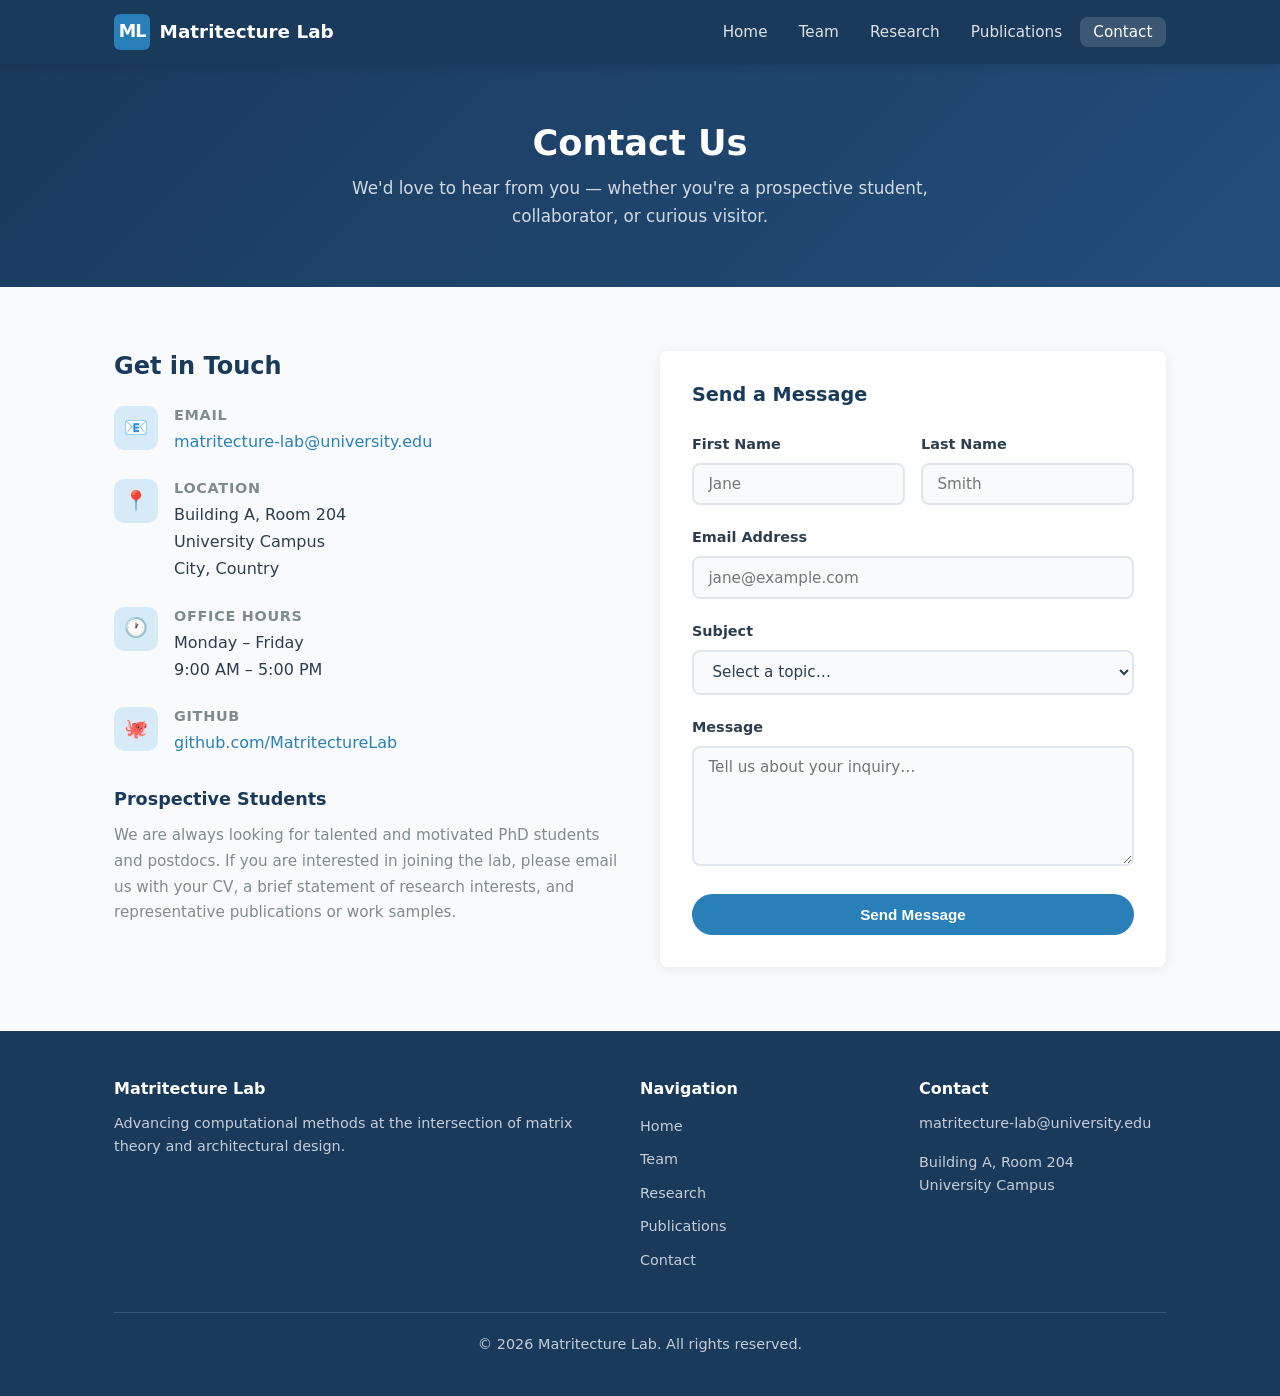
==== contact.html @ 214376fc "Add complete Matritecture Lab static website (5 pages + CSS) Co-authored-by: nilchia <66441226+nilch" ====
<!DOCTYPE html>
<html lang="en">
<head>
  <meta charset="UTF-8" />
  <meta name="viewport" content="width=device-width, initial-scale=1.0" />
  <title>Contact — Matritecture Lab</title>
  <meta name="description" content="Get in touch with Matritecture Lab." />
  <link rel="stylesheet" href="css/style.css" />
</head>
<body>

  <!-- ===== Navigation ===== -->
  <nav class="navbar">
    <div class="container">
      <a href="index.html" class="navbar-brand">
        <div class="brand-logo">ML</div>
        <span>Matritecture Lab</span>
      </a>
      <ul class="nav-links">
        <li><a href="index.html">Home</a></li>
        <li><a href="team.html">Team</a></li>
        <li><a href="research.html">Research</a></li>
        <li><a href="publications.html">Publications</a></li>
        <li><a href="contact.html" class="active">Contact</a></li>
      </ul>
    </div>
  </nav>

  <!-- ===== Page Hero ===== -->
  <section class="page-hero">
    <div class="container">
      <h1>Contact Us</h1>
      <p>We'd love to hear from you — whether you're a prospective student, collaborator, or curious visitor.</p>
    </div>
  </section>

  <!-- ===== Contact Section ===== -->
  <section class="section">
    <div class="container">
      <div class="contact-grid">

        <!-- Contact Info -->
        <div>
          <h2 style="font-size:1.5rem;margin-bottom:1.5rem;">Get in Touch</h2>

          <div class="contact-info-item">
            <div class="contact-icon">📧</div>
            <div>
              <h4>Email</h4>
              <p><a href="mailto:matritecture-lab@university.edu">matritecture-lab@university.edu</a></p>
            </div>
          </div>

          <div class="contact-info-item">
            <div class="contact-icon">📍</div>
            <div>
              <h4>Location</h4>
              <p>Building A, Room 204<br />University Campus<br />City, Country</p>
            </div>
          </div>

          <div class="contact-info-item">
            <div class="contact-icon">🕐</div>
            <div>
              <h4>Office Hours</h4>
              <p>Monday – Friday<br />9:00 AM – 5:00 PM</p>
            </div>
          </div>

          <div class="contact-info-item">
            <div class="contact-icon">🐙</div>
            <div>
              <h4>GitHub</h4>
              <p><a href="https://github.com/MatritectureLab" target="_blank" rel="noopener">github.com/MatritectureLab</a></p>
            </div>
          </div>

          <div style="margin-top:2rem;">
            <h3 style="font-size:1.1rem;margin-bottom:0.75rem;">Prospective Students</h3>
            <p style="color:var(--muted);font-size:0.95rem;">
              We are always looking for talented and motivated PhD students and postdocs. 
              If you are interested in joining the lab, please email us with your CV, 
              a brief statement of research interests, and representative publications or work samples.
            </p>
          </div>
        </div>

        <!-- Contact Form -->
        <div class="contact-form">
          <h3>Send a Message</h3>
          <form onsubmit="handleSubmit(event)">
            <div class="form-row">
              <div class="form-group">
                <label for="first-name">First Name</label>
                <input type="text" id="first-name" name="first-name" placeholder="Jane" required />
              </div>
              <div class="form-group">
                <label for="last-name">Last Name</label>
                <input type="text" id="last-name" name="last-name" placeholder="Smith" required />
              </div>
            </div>

            <div class="form-group">
              <label for="email">Email Address</label>
              <input type="email" id="email" name="email" placeholder="jane@example.com" required />
            </div>

            <div class="form-group">
              <label for="subject">Subject</label>
              <select id="subject" name="subject">
                <option value="">Select a topic…</option>
                <option value="collaboration">Research Collaboration</option>
                <option value="phd">PhD / Postdoc Inquiry</option>
                <option value="visit">Lab Visit</option>
                <option value="media">Media / Press</option>
                <option value="other">Other</option>
              </select>
            </div>

            <div class="form-group">
              <label for="message">Message</label>
              <textarea id="message" name="message" placeholder="Tell us about your inquiry…" required></textarea>
            </div>

            <button type="submit" class="btn-submit">Send Message</button>
          </form>
          <div id="form-success" style="display:none;margin-top:1rem;padding:0.75rem 1rem;background:#d5f5e3;border-radius:var(--radius);color:#1e8449;font-weight:600;">
            ✅ Thank you! Your message has been received. We'll be in touch soon.
          </div>
        </div>

      </div>
    </div>
  </section>

  <!-- ===== Footer ===== -->
  <footer class="footer">
    <div class="container">
      <div class="footer-grid">
        <div>
          <h4>Matritecture Lab</h4>
          <p>Advancing computational methods at the intersection of matrix theory and architectural design.</p>
        </div>
        <div>
          <h4>Navigation</h4>
          <ul>
            <li><a href="index.html">Home</a></li>
            <li><a href="team.html">Team</a></li>
            <li><a href="research.html">Research</a></li>
            <li><a href="publications.html">Publications</a></li>
            <li><a href="contact.html">Contact</a></li>
          </ul>
        </div>
        <div>
          <h4>Contact</h4>
          <p>matritecture-lab@university.edu</p>
          <p>Building A, Room 204<br />University Campus</p>
        </div>
      </div>
      <div class="footer-bottom">
        <p>&copy; 2026 Matritecture Lab. All rights reserved.</p>
      </div>
    </div>
  </footer>

  <script>
    function handleSubmit(e) {
      e.preventDefault();
      document.getElementById('form-success').style.display = 'block';
      e.target.reset();
    }
  </script>

</body>
</html>
---- css/style.css ----
/* ============================================================
   Matritecture Lab — Main Stylesheet
   ============================================================ */

/* ---------- CSS Variables ---------- */
:root {
  --primary: #1a3a5c;
  --accent: #2980b9;
  --accent-light: #d6eaf8;
  --text: #2c3e50;
  --muted: #7f8c8d;
  --bg: #f9fafb;
  --white: #ffffff;
  --border: #e0e6ed;
  --radius: 8px;
  --shadow: 0 2px 12px rgba(0, 0, 0, 0.08);
  --nav-height: 64px;
  --max-width: 1100px;
}

/* ---------- Reset & Base ---------- */
*, *::before, *::after { box-sizing: border-box; margin: 0; padding: 0; }

html { scroll-behavior: smooth; }

body {
  font-family: 'Segoe UI', system-ui, -apple-system, sans-serif;
  font-size: 16px;
  line-height: 1.7;
  color: var(--text);
  background: var(--bg);
}

a { color: var(--accent); text-decoration: none; }
a:hover { text-decoration: underline; }

img { max-width: 100%; height: auto; display: block; }

h1, h2, h3, h4 {
  font-weight: 700;
  line-height: 1.3;
  color: var(--primary);
}

p { margin-bottom: 1rem; }

ul { list-style: none; }

/* ---------- Layout Helpers ---------- */
.container {
  max-width: var(--max-width);
  margin: 0 auto;
  padding: 0 1.5rem;
}

.section {
  padding: 4rem 0;
}

.section-title {
  font-size: 2rem;
  margin-bottom: 0.5rem;
  text-align: center;
}

.section-subtitle {
  color: var(--muted);
  text-align: center;
  margin-bottom: 2.5rem;
  font-size: 1.05rem;
}

.divider {
  width: 60px;
  height: 4px;
  background: var(--accent);
  border-radius: 2px;
  margin: 0.75rem auto 2.5rem;
}

/* ---------- Navigation ---------- */
.navbar {
  position: sticky;
  top: 0;
  z-index: 100;
  background: var(--primary);
  height: var(--nav-height);
  box-shadow: 0 2px 8px rgba(0, 0, 0, 0.15);
}

.navbar .container {
  display: flex;
  align-items: center;
  justify-content: space-between;
  height: 100%;
}

.navbar-brand {
  display: flex;
  align-items: center;
  gap: 0.6rem;
  color: var(--white);
  font-size: 1.15rem;
  font-weight: 700;
  text-decoration: none;
}

.navbar-brand:hover { text-decoration: none; opacity: 0.9; }

.brand-logo {
  width: 36px;
  height: 36px;
  background: var(--accent);
  border-radius: 6px;
  display: flex;
  align-items: center;
  justify-content: center;
  font-size: 1.1rem;
  font-weight: 900;
  color: var(--white);
  letter-spacing: -1px;
  flex-shrink: 0;
}

.nav-links {
  display: flex;
  gap: 0.25rem;
}

.nav-links a {
  color: rgba(255, 255, 255, 0.85);
  padding: 0.4rem 0.85rem;
  border-radius: var(--radius);
  font-size: 0.95rem;
  font-weight: 500;
  transition: background 0.2s, color 0.2s;
}

.nav-links a:hover,
.nav-links a.active {
  background: rgba(255, 255, 255, 0.15);
  color: var(--white);
  text-decoration: none;
}

/* ---------- Hero ---------- */
.hero {
  background: linear-gradient(135deg, var(--primary) 0%, #234d7b 100%);
  color: var(--white);
  padding: 5rem 0 4rem;
  text-align: center;
}

.hero h1 {
  font-size: 2.8rem;
  color: var(--white);
  margin-bottom: 1rem;
  line-height: 1.2;
}

.hero p {
  font-size: 1.15rem;
  color: rgba(255, 255, 255, 0.85);
  max-width: 680px;
  margin: 0 auto 2rem;
}

.hero-btns {
  display: flex;
  gap: 1rem;
  justify-content: center;
  flex-wrap: wrap;
}

.btn {
  display: inline-block;
  padding: 0.7rem 1.8rem;
  border-radius: 50px;
  font-weight: 600;
  font-size: 0.95rem;
  cursor: pointer;
  transition: transform 0.15s, box-shadow 0.15s;
}

.btn:hover { transform: translateY(-2px); box-shadow: 0 4px 14px rgba(0,0,0,0.2); text-decoration: none; }

.btn-primary { background: var(--accent); color: var(--white); }
.btn-outline { background: transparent; color: var(--white); border: 2px solid rgba(255,255,255,0.7); }
.btn-outline:hover { background: rgba(255,255,255,0.1); }

/* ---------- Cards ---------- */
.card {
  background: var(--white);
  border-radius: var(--radius);
  box-shadow: var(--shadow);
  overflow: hidden;
  transition: transform 0.2s, box-shadow 0.2s;
}

.card:hover { transform: translateY(-4px); box-shadow: 0 8px 24px rgba(0,0,0,0.12); }

.card-body { padding: 1.5rem; }

/* ---------- Grid Layouts ---------- */
.grid-3 {
  display: grid;
  grid-template-columns: repeat(auto-fit, minmax(280px, 1fr));
  gap: 1.75rem;
}

.grid-4 {
  display: grid;
  grid-template-columns: repeat(auto-fit, minmax(220px, 1fr));
  gap: 1.5rem;
}

/* ---------- Home: Stats Bar ---------- */
.stats-bar {
  background: var(--white);
  border-bottom: 1px solid var(--border);
  padding: 2rem 0;
}

.stats-grid {
  display: flex;
  gap: 2rem;
  justify-content: center;
  flex-wrap: wrap;
}

.stat-item {
  text-align: center;
  min-width: 120px;
}

.stat-number {
  font-size: 2.2rem;
  font-weight: 800;
  color: var(--accent);
  line-height: 1;
}

.stat-label {
  font-size: 0.85rem;
  color: var(--muted);
  text-transform: uppercase;
  letter-spacing: 0.05em;
  margin-top: 0.3rem;
}

/* ---------- Home: Research Highlights ---------- */
.research-icon {
  width: 52px;
  height: 52px;
  background: var(--accent-light);
  border-radius: 12px;
  display: flex;
  align-items: center;
  justify-content: center;
  font-size: 1.5rem;
  margin-bottom: 1rem;
}

.card-body h3 { font-size: 1.1rem; margin-bottom: 0.5rem; }
.card-body p { color: var(--muted); font-size: 0.95rem; margin-bottom: 0; }

/* ---------- Home: News ---------- */
.news-list { display: flex; flex-direction: column; gap: 1.25rem; }

.news-item {
  background: var(--white);
  border-radius: var(--radius);
  padding: 1.25rem 1.5rem;
  box-shadow: var(--shadow);
  display: flex;
  gap: 1.25rem;
  align-items: flex-start;
}

.news-date {
  min-width: 70px;
  text-align: center;
  background: var(--accent-light);
  border-radius: 6px;
  padding: 0.4rem 0.5rem;
}

.news-date .month {
  font-size: 0.7rem;
  text-transform: uppercase;
  letter-spacing: 0.08em;
  color: var(--accent);
  font-weight: 700;
}

.news-date .day {
  font-size: 1.5rem;
  font-weight: 800;
  color: var(--primary);
  line-height: 1;
}

.news-content h4 { font-size: 1rem; margin-bottom: 0.25rem; }
.news-content p { font-size: 0.9rem; color: var(--muted); margin-bottom: 0; }

/* ---------- Home: Affiliations ---------- */
.section-alt { background: var(--white); }

.affiliations {
  display: flex;
  flex-wrap: wrap;
  gap: 2rem;
  justify-content: center;
  align-items: center;
}

.affiliation-item {
  color: var(--muted);
  font-size: 0.95rem;
  font-weight: 600;
  padding: 0.5rem 1.25rem;
  border: 2px solid var(--border);
  border-radius: 50px;
}

/* ---------- Team Page ---------- */
.person-card {
  background: var(--white);
  border-radius: var(--radius);
  box-shadow: var(--shadow);
  text-align: center;
  overflow: hidden;
  transition: transform 0.2s, box-shadow 0.2s;
}

.person-card:hover { transform: translateY(-4px); box-shadow: 0 8px 24px rgba(0,0,0,0.12); }

.person-avatar {
  width: 90px;
  height: 90px;
  border-radius: 50%;
  background: var(--accent-light);
  margin: 1.5rem auto 1rem;
  display: flex;
  align-items: center;
  justify-content: center;
  font-size: 2rem;
  font-weight: 700;
  color: var(--accent);
}

.person-card .card-body { padding: 0 1.5rem 1.5rem; }
.person-name { font-size: 1.05rem; margin-bottom: 0.2rem; }
.person-role { color: var(--accent); font-size: 0.85rem; font-weight: 600; text-transform: uppercase; letter-spacing: 0.05em; margin-bottom: 0.5rem; }
.person-affil { color: var(--muted); font-size: 0.85rem; margin-bottom: 0.75rem; }

.person-links { display: flex; gap: 0.5rem; justify-content: center; flex-wrap: wrap; }

.tag {
  display: inline-block;
  padding: 0.2rem 0.7rem;
  border-radius: 50px;
  font-size: 0.78rem;
  font-weight: 600;
  background: var(--accent-light);
  color: var(--accent);
}

.section-group-title {
  font-size: 1.4rem;
  margin-bottom: 1.5rem;
  padding-bottom: 0.5rem;
  border-bottom: 2px solid var(--border);
  color: var(--primary);
}

/* ---------- Research Page ---------- */
.research-card { background: var(--white); border-radius: var(--radius); box-shadow: var(--shadow); overflow: hidden; transition: transform 0.2s, box-shadow 0.2s; }
.research-card:hover { transform: translateY(-4px); box-shadow: 0 8px 24px rgba(0,0,0,0.12); }

.research-card-header {
  background: linear-gradient(135deg, var(--primary), var(--accent));
  padding: 1.5rem;
  color: var(--white);
}

.research-card-header .emoji { font-size: 2rem; margin-bottom: 0.5rem; }
.research-card-header h3 { color: var(--white); font-size: 1.1rem; }
.research-card-body { padding: 1.25rem 1.5rem; }
.research-card-body p { color: var(--muted); font-size: 0.93rem; margin-bottom: 0.75rem; }

.tags { display: flex; flex-wrap: wrap; gap: 0.4rem; }

/* ---------- Publications Page ---------- */
.pub-filters {
  display: flex;
  gap: 0.5rem;
  flex-wrap: wrap;
  margin-bottom: 2rem;
  justify-content: center;
}

.filter-btn {
  padding: 0.4rem 1.1rem;
  border-radius: 50px;
  border: 2px solid var(--border);
  background: var(--white);
  color: var(--text);
  font-size: 0.88rem;
  font-weight: 600;
  cursor: pointer;
  transition: all 0.2s;
}

.filter-btn:hover,
.filter-btn.active {
  background: var(--accent);
  border-color: var(--accent);
  color: var(--white);
}

.pub-list { display: flex; flex-direction: column; gap: 1.25rem; }

.pub-item {
  background: var(--white);
  border-radius: var(--radius);
  box-shadow: var(--shadow);
  padding: 1.5rem;
  border-left: 4px solid var(--accent);
}

.pub-title { font-size: 1.05rem; font-weight: 700; margin-bottom: 0.4rem; color: var(--primary); }
.pub-authors { font-size: 0.9rem; color: var(--muted); margin-bottom: 0.3rem; }
.pub-venue { font-size: 0.9rem; font-style: italic; color: var(--accent); margin-bottom: 0.6rem; }
.pub-meta { display: flex; gap: 0.75rem; flex-wrap: wrap; align-items: center; }

.pub-type {
  font-size: 0.75rem;
  font-weight: 700;
  padding: 0.15rem 0.6rem;
  border-radius: 4px;
  text-transform: uppercase;
  letter-spacing: 0.05em;
}

.pub-type-journal { background: #d5f5e3; color: #1e8449; }
.pub-type-conference { background: #fdebd0; color: #d35400; }
.pub-type-preprint { background: #e8daef; color: #7d3c98; }

.pub-year { font-size: 0.82rem; color: var(--muted); font-weight: 600; }
.pub-link { font-size: 0.82rem; font-weight: 600; }

/* ---------- Contact Page ---------- */
.contact-grid {
  display: grid;
  grid-template-columns: 1fr 1fr;
  gap: 2.5rem;
  align-items: start;
}

.contact-info-item {
  display: flex;
  gap: 1rem;
  margin-bottom: 1.5rem;
  align-items: flex-start;
}

.contact-icon {
  width: 44px;
  height: 44px;
  background: var(--accent-light);
  border-radius: 10px;
  display: flex;
  align-items: center;
  justify-content: center;
  font-size: 1.2rem;
  flex-shrink: 0;
}

.contact-info-item h4 { font-size: 0.9rem; color: var(--muted); text-transform: uppercase; letter-spacing: 0.05em; margin-bottom: 0.2rem; }
.contact-info-item p { margin-bottom: 0; }

.contact-form { background: var(--white); border-radius: var(--radius); box-shadow: var(--shadow); padding: 2rem; }
.contact-form h3 { font-size: 1.2rem; margin-bottom: 1.5rem; }

.form-group { margin-bottom: 1.25rem; }
.form-group label { display: block; font-size: 0.9rem; font-weight: 600; margin-bottom: 0.4rem; }

.form-group input,
.form-group textarea,
.form-group select {
  width: 100%;
  padding: 0.65rem 0.9rem;
  border: 2px solid var(--border);
  border-radius: var(--radius);
  font-size: 0.95rem;
  font-family: inherit;
  color: var(--text);
  background: var(--bg);
  transition: border-color 0.2s;
}

.form-group input:focus,
.form-group textarea:focus,
.form-group select:focus {
  outline: none;
  border-color: var(--accent);
  background: var(--white);
}

.form-group textarea { resize: vertical; min-height: 120px; }

.form-row { display: grid; grid-template-columns: 1fr 1fr; gap: 1rem; }

.btn-submit {
  background: var(--accent);
  color: var(--white);
  border: none;
  padding: 0.75rem 2rem;
  border-radius: 50px;
  font-size: 0.95rem;
  font-weight: 600;
  cursor: pointer;
  transition: background 0.2s, transform 0.15s;
  width: 100%;
}

.btn-submit:hover { background: var(--primary); transform: translateY(-1px); }

/* ---------- Page Hero ---------- */
.page-hero {
  background: linear-gradient(135deg, var(--primary) 0%, #234d7b 100%);
  color: var(--white);
  padding: 3.5rem 0;
  text-align: center;
}

.page-hero h1 { color: var(--white); font-size: 2.2rem; margin-bottom: 0.5rem; }
.page-hero p { color: rgba(255,255,255,0.8); font-size: 1.05rem; max-width: 600px; margin: 0 auto; }

/* ---------- Footer ---------- */
.footer {
  background: var(--primary);
  color: rgba(255,255,255,0.75);
  padding: 3rem 0 1.5rem;
}

.footer-grid {
  display: grid;
  grid-template-columns: 2fr 1fr 1fr;
  gap: 2rem;
  margin-bottom: 2rem;
}

.footer h4 { color: var(--white); font-size: 1rem; margin-bottom: 0.75rem; }
.footer p { font-size: 0.9rem; line-height: 1.6; }
.footer ul li { margin-bottom: 0.4rem; }
.footer a { color: rgba(255,255,255,0.75); font-size: 0.9rem; }
.footer a:hover { color: var(--white); text-decoration: none; }

.footer-bottom {
  border-top: 1px solid rgba(255,255,255,0.15);
  padding-top: 1.25rem;
  text-align: center;
  font-size: 0.85rem;
}

/* ---------- Responsive ---------- */
@media (max-width: 768px) {
  .hero h1 { font-size: 2rem; }
  .section { padding: 3rem 0; }
  .contact-grid { grid-template-columns: 1fr; }
  .footer-grid { grid-template-columns: 1fr; }
  .form-row { grid-template-columns: 1fr; }

  .nav-links a { padding: 0.4rem 0.6rem; font-size: 0.88rem; }
  .navbar-brand span { display: none; }
}

@media (max-width: 480px) {
  .hero h1 { font-size: 1.7rem; }
  .stats-grid { gap: 1.25rem; }
}
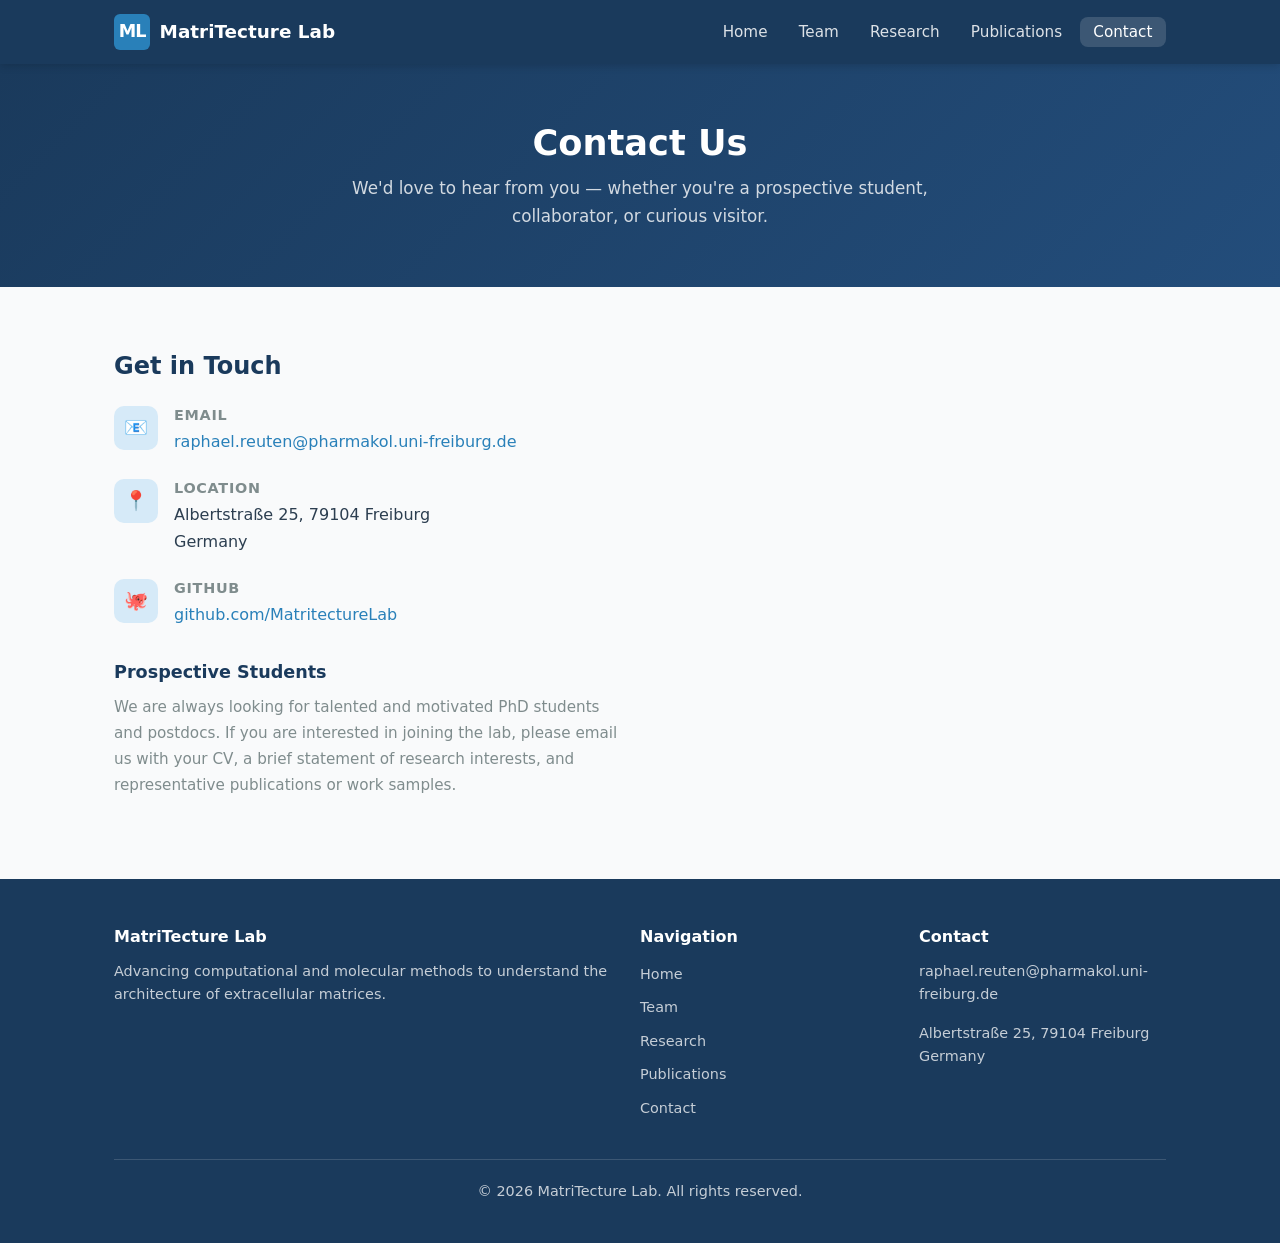
==== commit c6a30d90: "refractore and add info from previous website" ====
--- a/contact.html
+++ b/contact.html
@@ -3,8 +3,8 @@
 <head>
   <meta charset="UTF-8" />
   <meta name="viewport" content="width=device-width, initial-scale=1.0" />
-  <title>Contact — Matritecture Lab</title>
-  <meta name="description" content="Get in touch with Matritecture Lab." />
+  <title>Contact — MatriTecture Lab</title>
+  <meta name="description" content="Get in touch with MatriTecture Lab." />
   <link rel="stylesheet" href="css/style.css" />
 </head>
 <body>
@@ -14,7 +14,7 @@
     <div class="container">
       <a href="index.html" class="navbar-brand">
         <div class="brand-logo">ML</div>
-        <span>Matritecture Lab</span>
+        <span>MatriTecture Lab</span>
       </a>
       <ul class="nav-links">
         <li><a href="index.html">Home</a></li>
@@ -47,7 +47,7 @@
             <div class="contact-icon">📧</div>
             <div>
               <h4>Email</h4>
-              <p><a href="mailto:matritecture-lab@university.edu">matritecture-lab@university.edu</a></p>
+              <p><a href="mailto:matritecture-lab@university.edu">raphael.reuten@pharmakol.uni-freiburg.de</a></p>
             </div>
           </div>
 
@@ -55,15 +55,7 @@
             <div class="contact-icon">📍</div>
             <div>
               <h4>Location</h4>
-              <p>Building A, Room 204<br />University Campus<br />City, Country</p>
-            </div>
-          </div>
-
-          <div class="contact-info-item">
-            <div class="contact-icon">🕐</div>
-            <div>
-              <h4>Office Hours</h4>
-              <p>Monday – Friday<br />9:00 AM – 5:00 PM</p>
+              <p>Albertstraße 25, 79104 Freiburg<br />Germany</p>
             </div>
           </div>
 
@@ -78,54 +70,10 @@
           <div style="margin-top:2rem;">
             <h3 style="font-size:1.1rem;margin-bottom:0.75rem;">Prospective Students</h3>
             <p style="color:var(--muted);font-size:0.95rem;">
-              We are always looking for talented and motivated PhD students and postdocs. 
-              If you are interested in joining the lab, please email us with your CV, 
+              We are always looking for talented and motivated PhD students and postdocs.
+              If you are interested in joining the lab, please email us with your CV,
               a brief statement of research interests, and representative publications or work samples.
             </p>
-          </div>
-        </div>
-
-        <!-- Contact Form -->
-        <div class="contact-form">
-          <h3>Send a Message</h3>
-          <form onsubmit="handleSubmit(event)">
-            <div class="form-row">
-              <div class="form-group">
-                <label for="first-name">First Name</label>
-                <input type="text" id="first-name" name="first-name" placeholder="Jane" required />
-              </div>
-              <div class="form-group">
-                <label for="last-name">Last Name</label>
-                <input type="text" id="last-name" name="last-name" placeholder="Smith" required />
-              </div>
-            </div>
-
-            <div class="form-group">
-              <label for="email">Email Address</label>
-              <input type="email" id="email" name="email" placeholder="jane@example.com" required />
-            </div>
-
-            <div class="form-group">
-              <label for="subject">Subject</label>
-              <select id="subject" name="subject">
-                <option value="">Select a topic…</option>
-                <option value="collaboration">Research Collaboration</option>
-                <option value="phd">PhD / Postdoc Inquiry</option>
-                <option value="visit">Lab Visit</option>
-                <option value="media">Media / Press</option>
-                <option value="other">Other</option>
-              </select>
-            </div>
-
-            <div class="form-group">
-              <label for="message">Message</label>
-              <textarea id="message" name="message" placeholder="Tell us about your inquiry…" required></textarea>
-            </div>
-
-            <button type="submit" class="btn-submit">Send Message</button>
-          </form>
-          <div id="form-success" style="display:none;margin-top:1rem;padding:0.75rem 1rem;background:#d5f5e3;border-radius:var(--radius);color:#1e8449;font-weight:600;">
-            ✅ Thank you! Your message has been received. We'll be in touch soon.
           </div>
         </div>
 
@@ -138,8 +86,8 @@
     <div class="container">
       <div class="footer-grid">
         <div>
-          <h4>Matritecture Lab</h4>
-          <p>Advancing computational methods at the intersection of matrix theory and architectural design.</p>
+          <h4>MatriTecture Lab</h4>
+          <p>Advancing computational and molecular methods to understand the architecture of extracellular matrices.</p>
         </div>
         <div>
           <h4>Navigation</h4>
@@ -153,12 +101,12 @@
         </div>
         <div>
           <h4>Contact</h4>
-          <p>matritecture-lab@university.edu</p>
-          <p>Building A, Room 204<br />University Campus</p>
+          <p>raphael.reuten@pharmakol.uni-freiburg.de</p>
+          <p>Albertstraße 25, 79104 Freiburg<br />Germany</p>
         </div>
       </div>
       <div class="footer-bottom">
-        <p>&copy; 2026 Matritecture Lab. All rights reserved.</p>
+        <p>&copy; 2026 MatriTecture Lab. All rights reserved.</p>
       </div>
     </div>
   </footer>
--- a/css/style.css
+++ b/css/style.css
@@ -1,5 +1,5 @@
 /* ============================================================
-   Matritecture Lab — Main Stylesheet
+   MatriTecture Lab — Main Stylesheet
    ============================================================ */
 
 /* ---------- CSS Variables ---------- */
